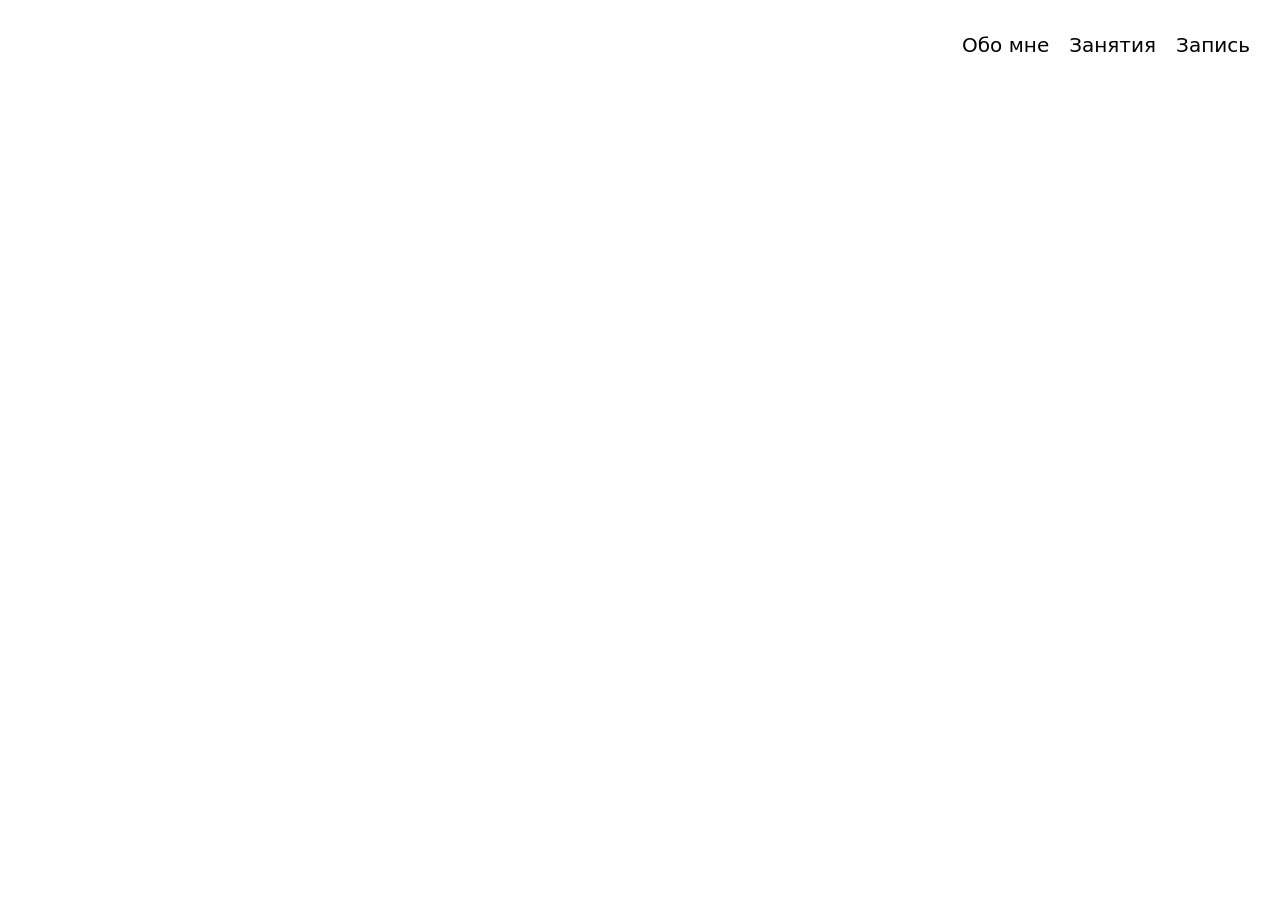
==== src/index.html @ c2ca99a0 "fist" ====
<!DOCTYPE html>
<html lang="en">

<head>
    <meta charset="UTF-8">
    <meta name="viewport" content="width=device-width, initial-scale=1.0">
    <title>Document</title>
    <link rel="stylesheet" href="./output.css">
</head>

<body>
    <header>
        <nav class="flex items-center justify-between py-[30px] px-[20px] sm:px-[30px] max-w-[1300px] m-auto">
            <img src="лого.png" alt="">
            <ul class="hidden lg:flex text-[20px] gap-[20px]">
                <li>Обо мне</li>
                <li>Занятия</li>
                <li>Запись</li>
            </ul>
            <i class="fa-solid fa-bars lg:hidden"></i>
        </nav>
    </header>
</body>

</html>
---- src/output.css ----
*, ::before, ::after {
  --tw-border-spacing-x: 0;
  --tw-border-spacing-y: 0;
  --tw-translate-x: 0;
  --tw-translate-y: 0;
  --tw-rotate: 0;
  --tw-skew-x: 0;
  --tw-skew-y: 0;
  --tw-scale-x: 1;
  --tw-scale-y: 1;
  --tw-pan-x:  ;
  --tw-pan-y:  ;
  --tw-pinch-zoom:  ;
  --tw-scroll-snap-strictness: proximity;
  --tw-gradient-from-position:  ;
  --tw-gradient-via-position:  ;
  --tw-gradient-to-position:  ;
  --tw-ordinal:  ;
  --tw-slashed-zero:  ;
  --tw-numeric-figure:  ;
  --tw-numeric-spacing:  ;
  --tw-numeric-fraction:  ;
  --tw-ring-inset:  ;
  --tw-ring-offset-width: 0px;
  --tw-ring-offset-color: #fff;
  --tw-ring-color: rgb(59 130 246 / 0.5);
  --tw-ring-offset-shadow: 0 0 #0000;
  --tw-ring-shadow: 0 0 #0000;
  --tw-shadow: 0 0 #0000;
  --tw-shadow-colored: 0 0 #0000;
  --tw-blur:  ;
  --tw-brightness:  ;
  --tw-contrast:  ;
  --tw-grayscale:  ;
  --tw-hue-rotate:  ;
  --tw-invert:  ;
  --tw-saturate:  ;
  --tw-sepia:  ;
  --tw-drop-shadow:  ;
  --tw-backdrop-blur:  ;
  --tw-backdrop-brightness:  ;
  --tw-backdrop-contrast:  ;
  --tw-backdrop-grayscale:  ;
  --tw-backdrop-hue-rotate:  ;
  --tw-backdrop-invert:  ;
  --tw-backdrop-opacity:  ;
  --tw-backdrop-saturate:  ;
  --tw-backdrop-sepia:  ;
  --tw-contain-size:  ;
  --tw-contain-layout:  ;
  --tw-contain-paint:  ;
  --tw-contain-style:  ;
}

::backdrop {
  --tw-border-spacing-x: 0;
  --tw-border-spacing-y: 0;
  --tw-translate-x: 0;
  --tw-translate-y: 0;
  --tw-rotate: 0;
  --tw-skew-x: 0;
  --tw-skew-y: 0;
  --tw-scale-x: 1;
  --tw-scale-y: 1;
  --tw-pan-x:  ;
  --tw-pan-y:  ;
  --tw-pinch-zoom:  ;
  --tw-scroll-snap-strictness: proximity;
  --tw-gradient-from-position:  ;
  --tw-gradient-via-position:  ;
  --tw-gradient-to-position:  ;
  --tw-ordinal:  ;
  --tw-slashed-zero:  ;
  --tw-numeric-figure:  ;
  --tw-numeric-spacing:  ;
  --tw-numeric-fraction:  ;
  --tw-ring-inset:  ;
  --tw-ring-offset-width: 0px;
  --tw-ring-offset-color: #fff;
  --tw-ring-color: rgb(59 130 246 / 0.5);
  --tw-ring-offset-shadow: 0 0 #0000;
  --tw-ring-shadow: 0 0 #0000;
  --tw-shadow: 0 0 #0000;
  --tw-shadow-colored: 0 0 #0000;
  --tw-blur:  ;
  --tw-brightness:  ;
  --tw-contrast:  ;
  --tw-grayscale:  ;
  --tw-hue-rotate:  ;
  --tw-invert:  ;
  --tw-saturate:  ;
  --tw-sepia:  ;
  --tw-drop-shadow:  ;
  --tw-backdrop-blur:  ;
  --tw-backdrop-brightness:  ;
  --tw-backdrop-contrast:  ;
  --tw-backdrop-grayscale:  ;
  --tw-backdrop-hue-rotate:  ;
  --tw-backdrop-invert:  ;
  --tw-backdrop-opacity:  ;
  --tw-backdrop-saturate:  ;
  --tw-backdrop-sepia:  ;
  --tw-contain-size:  ;
  --tw-contain-layout:  ;
  --tw-contain-paint:  ;
  --tw-contain-style:  ;
}

/*
! tailwindcss v3.4.17 | MIT License | https://tailwindcss.com
*/

/*
1. Prevent padding and border from affecting element width. (https://github.com/mozdevs/cssremedy/issues/4)
2. Allow adding a border to an element by just adding a border-width. (https://github.com/tailwindcss/tailwindcss/pull/116)
*/

*,
::before,
::after {
  box-sizing: border-box;
  /* 1 */
  border-width: 0;
  /* 2 */
  border-style: solid;
  /* 2 */
  border-color: #e5e7eb;
  /* 2 */
}

::before,
::after {
  --tw-content: '';
}

/*
1. Use a consistent sensible line-height in all browsers.
2. Prevent adjustments of font size after orientation changes in iOS.
3. Use a more readable tab size.
4. Use the user's configured `sans` font-family by default.
5. Use the user's configured `sans` font-feature-settings by default.
6. Use the user's configured `sans` font-variation-settings by default.
7. Disable tap highlights on iOS
*/

html,
:host {
  line-height: 1.5;
  /* 1 */
  -webkit-text-size-adjust: 100%;
  /* 2 */
  -moz-tab-size: 4;
  /* 3 */
  -o-tab-size: 4;
     tab-size: 4;
  /* 3 */
  font-family: ui-sans-serif, system-ui, sans-serif, "Apple Color Emoji", "Segoe UI Emoji", "Segoe UI Symbol", "Noto Color Emoji";
  /* 4 */
  font-feature-settings: normal;
  /* 5 */
  font-variation-settings: normal;
  /* 6 */
  -webkit-tap-highlight-color: transparent;
  /* 7 */
}

/*
1. Remove the margin in all browsers.
2. Inherit line-height from `html` so users can set them as a class directly on the `html` element.
*/

body {
  margin: 0;
  /* 1 */
  line-height: inherit;
  /* 2 */
}

/*
1. Add the correct height in Firefox.
2. Correct the inheritance of border color in Firefox. (https://bugzilla.mozilla.org/show_bug.cgi?id=190655)
3. Ensure horizontal rules are visible by default.
*/

hr {
  height: 0;
  /* 1 */
  color: inherit;
  /* 2 */
  border-top-width: 1px;
  /* 3 */
}

/*
Add the correct text decoration in Chrome, Edge, and Safari.
*/

abbr:where([title]) {
  -webkit-text-decoration: underline dotted;
          text-decoration: underline dotted;
}

/*
Remove the default font size and weight for headings.
*/

h1,
h2,
h3,
h4,
h5,
h6 {
  font-size: inherit;
  font-weight: inherit;
}

/*
Reset links to optimize for opt-in styling instead of opt-out.
*/

a {
  color: inherit;
  text-decoration: inherit;
}

/*
Add the correct font weight in Edge and Safari.
*/

b,
strong {
  font-weight: bolder;
}

/*
1. Use the user's configured `mono` font-family by default.
2. Use the user's configured `mono` font-feature-settings by default.
3. Use the user's configured `mono` font-variation-settings by default.
4. Correct the odd `em` font sizing in all browsers.
*/

code,
kbd,
samp,
pre {
  font-family: ui-monospace, SFMono-Regular, Menlo, Monaco, Consolas, "Liberation Mono", "Courier New", monospace;
  /* 1 */
  font-feature-settings: normal;
  /* 2 */
  font-variation-settings: normal;
  /* 3 */
  font-size: 1em;
  /* 4 */
}

/*
Add the correct font size in all browsers.
*/

small {
  font-size: 80%;
}

/*
Prevent `sub` and `sup` elements from affecting the line height in all browsers.
*/

sub,
sup {
  font-size: 75%;
  line-height: 0;
  position: relative;
  vertical-align: baseline;
}

sub {
  bottom: -0.25em;
}

sup {
  top: -0.5em;
}

/*
1. Remove text indentation from table contents in Chrome and Safari. (https://bugs.chromium.org/p/chromium/issues/detail?id=999088, https://bugs.webkit.org/show_bug.cgi?id=201297)
2. Correct table border color inheritance in all Chrome and Safari. (https://bugs.chromium.org/p/chromium/issues/detail?id=935729, https://bugs.webkit.org/show_bug.cgi?id=195016)
3. Remove gaps between table borders by default.
*/

table {
  text-indent: 0;
  /* 1 */
  border-color: inherit;
  /* 2 */
  border-collapse: collapse;
  /* 3 */
}

/*
1. Change the font styles in all browsers.
2. Remove the margin in Firefox and Safari.
3. Remove default padding in all browsers.
*/

button,
input,
optgroup,
select,
textarea {
  font-family: inherit;
  /* 1 */
  font-feature-settings: inherit;
  /* 1 */
  font-variation-settings: inherit;
  /* 1 */
  font-size: 100%;
  /* 1 */
  font-weight: inherit;
  /* 1 */
  line-height: inherit;
  /* 1 */
  letter-spacing: inherit;
  /* 1 */
  color: inherit;
  /* 1 */
  margin: 0;
  /* 2 */
  padding: 0;
  /* 3 */
}

/*
Remove the inheritance of text transform in Edge and Firefox.
*/

button,
select {
  text-transform: none;
}

/*
1. Correct the inability to style clickable types in iOS and Safari.
2. Remove default button styles.
*/

button,
input:where([type='button']),
input:where([type='reset']),
input:where([type='submit']) {
  -webkit-appearance: button;
  /* 1 */
  background-color: transparent;
  /* 2 */
  background-image: none;
  /* 2 */
}

/*
Use the modern Firefox focus style for all focusable elements.
*/

:-moz-focusring {
  outline: auto;
}

/*
Remove the additional `:invalid` styles in Firefox. (https://github.com/mozilla/gecko-dev/blob/2f9eacd9d3d995c937b4251a5557d95d494c9be1/layout/style/res/forms.css#L728-L737)
*/

:-moz-ui-invalid {
  box-shadow: none;
}

/*
Add the correct vertical alignment in Chrome and Firefox.
*/

progress {
  vertical-align: baseline;
}

/*
Correct the cursor style of increment and decrement buttons in Safari.
*/

::-webkit-inner-spin-button,
::-webkit-outer-spin-button {
  height: auto;
}

/*
1. Correct the odd appearance in Chrome and Safari.
2. Correct the outline style in Safari.
*/

[type='search'] {
  -webkit-appearance: textfield;
  /* 1 */
  outline-offset: -2px;
  /* 2 */
}

/*
Remove the inner padding in Chrome and Safari on macOS.
*/

::-webkit-search-decoration {
  -webkit-appearance: none;
}

/*
1. Correct the inability to style clickable types in iOS and Safari.
2. Change font properties to `inherit` in Safari.
*/

::-webkit-file-upload-button {
  -webkit-appearance: button;
  /* 1 */
  font: inherit;
  /* 2 */
}

/*
Add the correct display in Chrome and Safari.
*/

summary {
  display: list-item;
}

/*
Removes the default spacing and border for appropriate elements.
*/

blockquote,
dl,
dd,
h1,
h2,
h3,
h4,
h5,
h6,
hr,
figure,
p,
pre {
  margin: 0;
}

fieldset {
  margin: 0;
  padding: 0;
}

legend {
  padding: 0;
}

ol,
ul,
menu {
  list-style: none;
  margin: 0;
  padding: 0;
}

/*
Reset default styling for dialogs.
*/

dialog {
  padding: 0;
}

/*
Prevent resizing textareas horizontally by default.
*/

textarea {
  resize: vertical;
}

/*
1. Reset the default placeholder opacity in Firefox. (https://github.com/tailwindlabs/tailwindcss/issues/3300)
2. Set the default placeholder color to the user's configured gray 400 color.
*/

input::-moz-placeholder, textarea::-moz-placeholder {
  opacity: 1;
  /* 1 */
  color: #9ca3af;
  /* 2 */
}

input::placeholder,
textarea::placeholder {
  opacity: 1;
  /* 1 */
  color: #9ca3af;
  /* 2 */
}

/*
Set the default cursor for buttons.
*/

button,
[role="button"] {
  cursor: pointer;
}

/*
Make sure disabled buttons don't get the pointer cursor.
*/

:disabled {
  cursor: default;
}

/*
1. Make replaced elements `display: block` by default. (https://github.com/mozdevs/cssremedy/issues/14)
2. Add `vertical-align: middle` to align replaced elements more sensibly by default. (https://github.com/jensimmons/cssremedy/issues/14#issuecomment-634934210)
   This can trigger a poorly considered lint error in some tools but is included by design.
*/

img,
svg,
video,
canvas,
audio,
iframe,
embed,
object {
  display: block;
  /* 1 */
  vertical-align: middle;
  /* 2 */
}

/*
Constrain images and videos to the parent width and preserve their intrinsic aspect ratio. (https://github.com/mozdevs/cssremedy/issues/14)
*/

img,
video {
  max-width: 100%;
  height: auto;
}

/* Make elements with the HTML hidden attribute stay hidden by default */

[hidden]:where(:not([hidden="until-found"])) {
  display: none;
}

.m-auto {
  margin: auto;
}

.flex {
  display: flex;
}

.hidden {
  display: none;
}

.max-w-\[1300px\] {
  max-width: 1300px;
}

.items-center {
  align-items: center;
}

.justify-between {
  justify-content: space-between;
}

.gap-\[20px\] {
  gap: 20px;
}

.px-\[20px\] {
  padding-left: 20px;
  padding-right: 20px;
}

.py-\[30px\] {
  padding-top: 30px;
  padding-bottom: 30px;
}

.text-\[20px\] {
  font-size: 20px;
}

@media (min-width: 320px) {
  .sm\:px-\[30px\] {
    padding-left: 30px;
    padding-right: 30px;
  }
}

@media (min-width: 767px) {
  .lg\:flex {
    display: flex;
  }

  .lg\:hidden {
    display: none;
  }
}
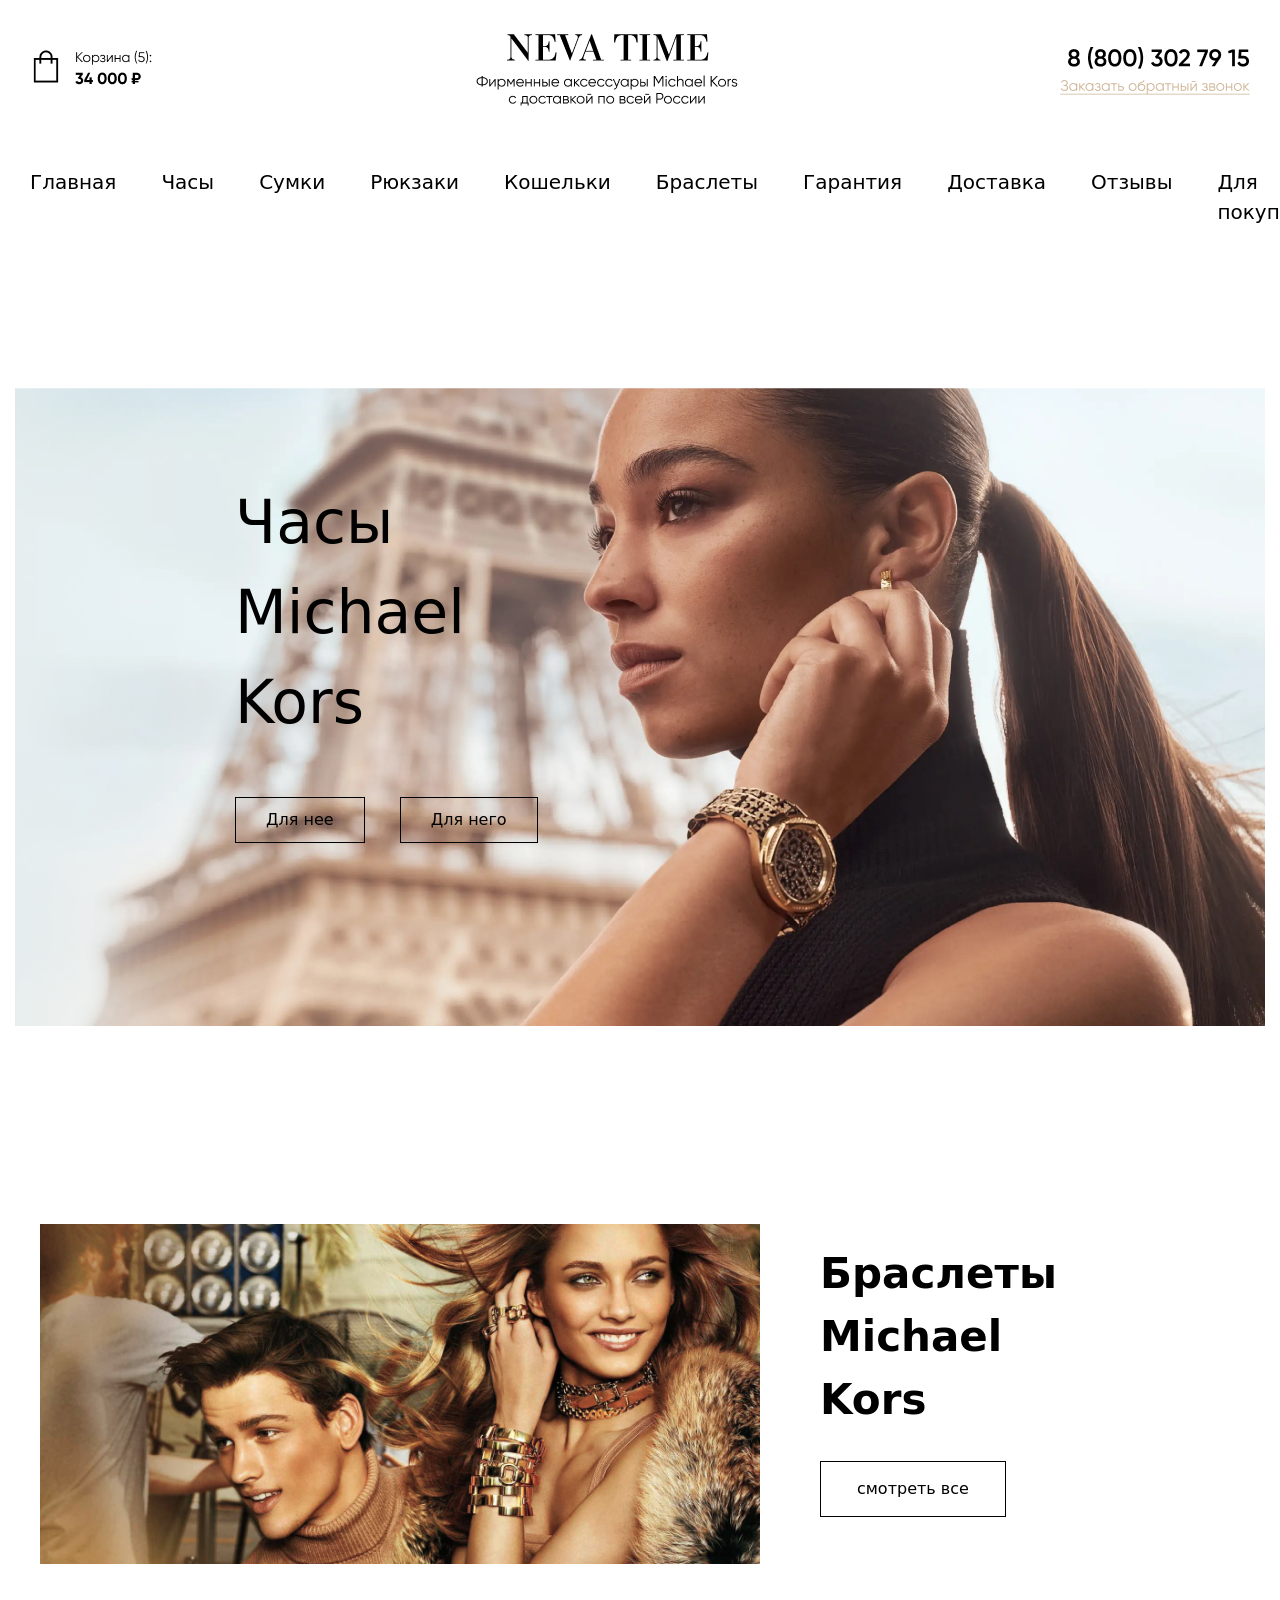
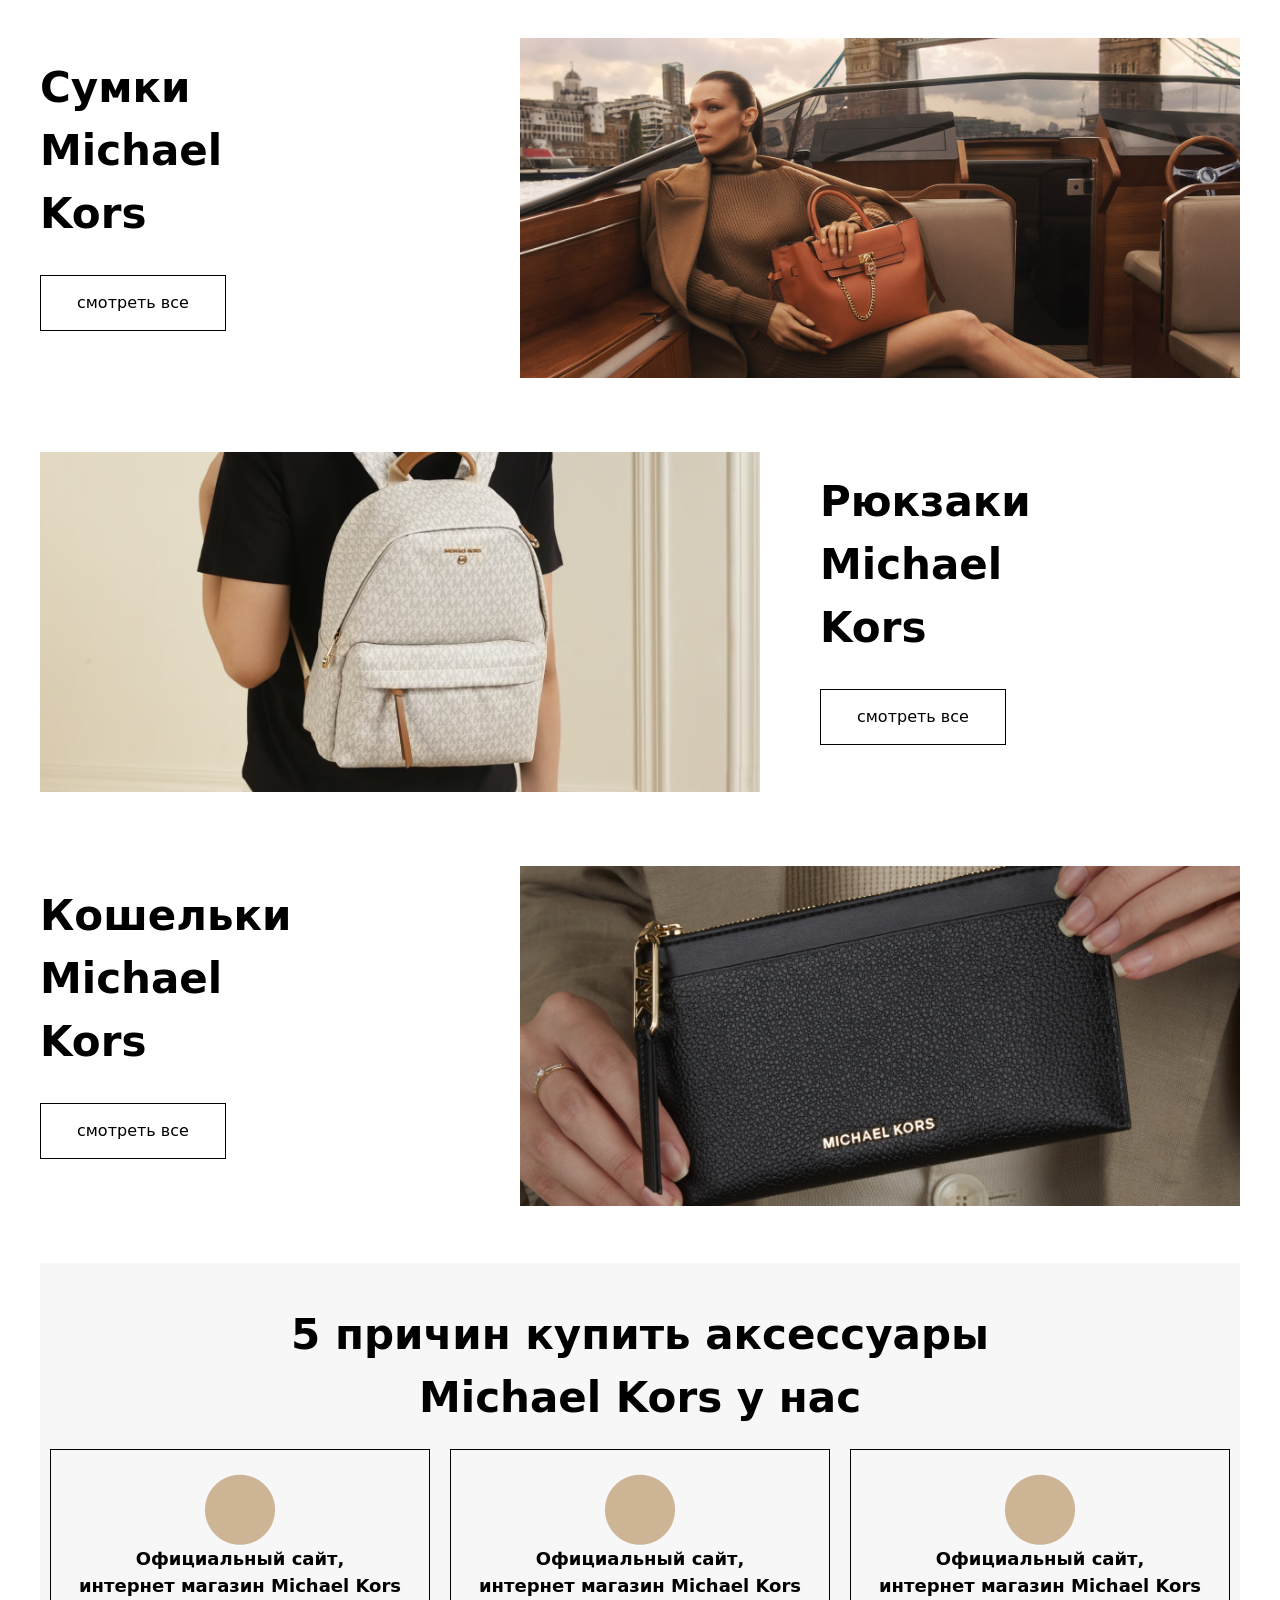
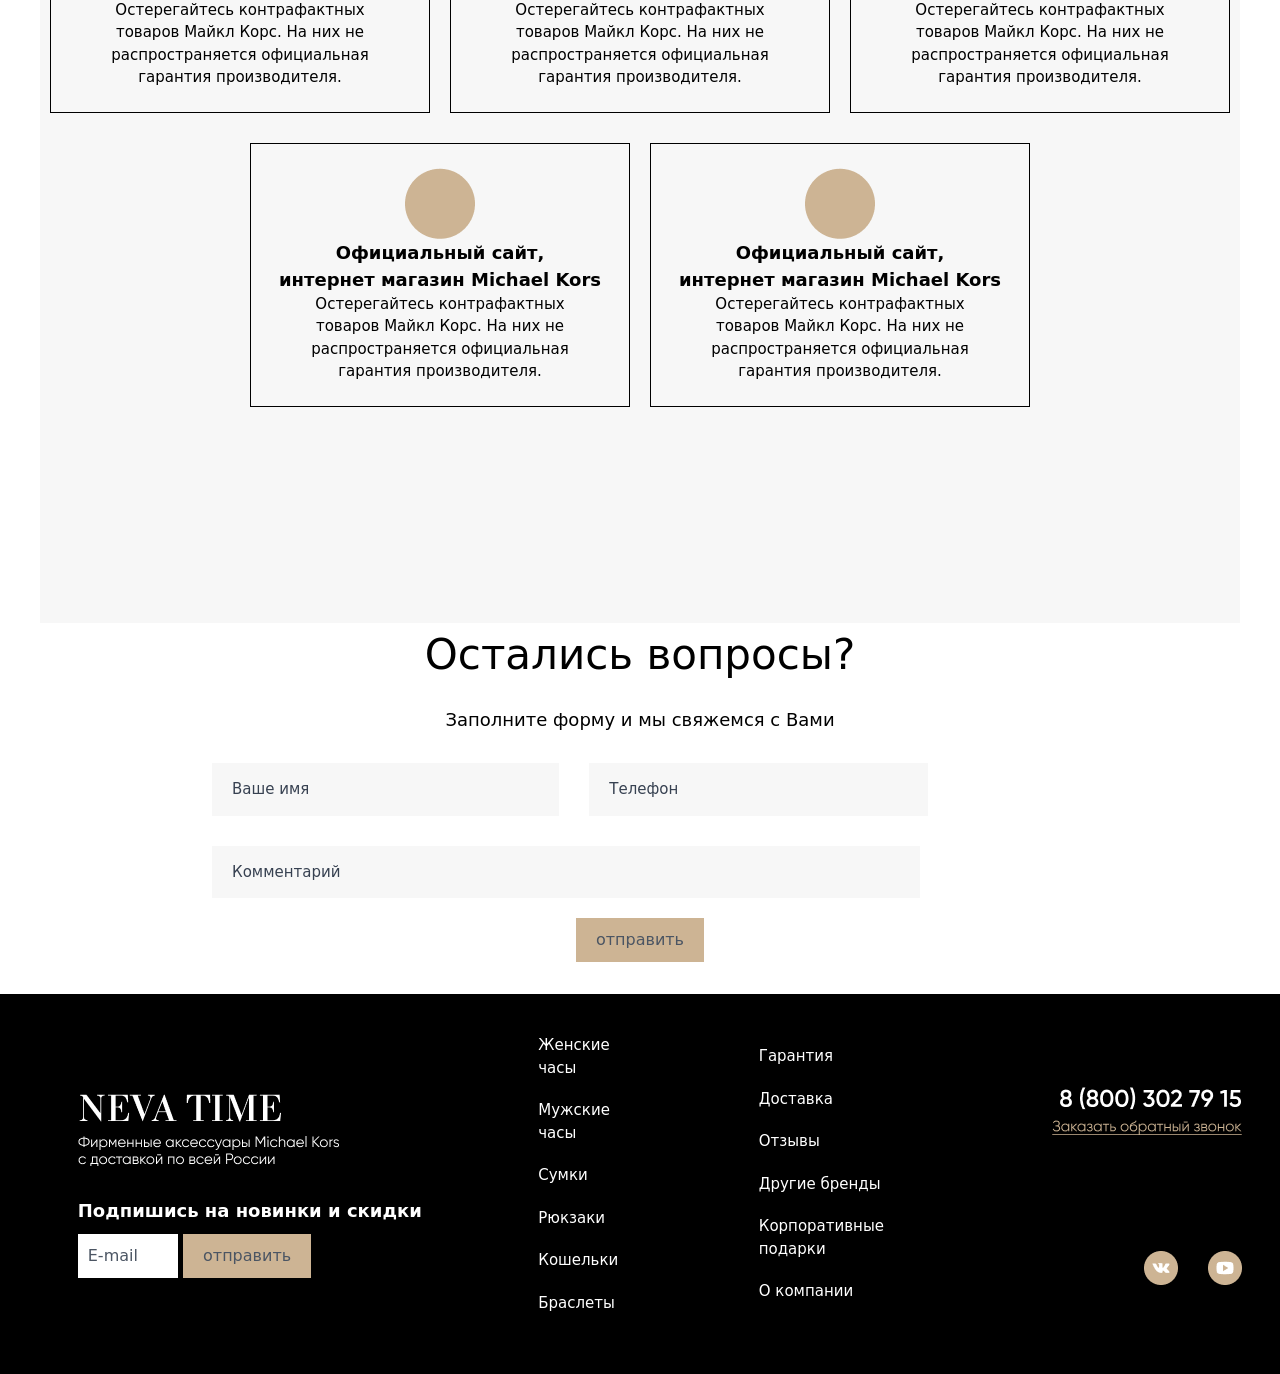
==== commit 61a7900c: "first list add" ====
--- a/src/index.html
+++ b/src/index.html
@@ -11,15 +11,198 @@
 <body>
     <header>
         <nav class="flex items-center justify-between py-[30px] px-[20px] sm:px-[30px] max-w-[1300px] m-auto">
-            <img src="лого.png" alt="">
-            <ul class="hidden lg:flex text-[20px] gap-[20px]">
-                <li>Обо мне</li>
-                <li>Занятия</li>
-                <li>Запись</li>
+
+
+            <img src="./6.png" alt="">
+            <img src="./7.png" alt="">
+            <img src="./8 (2).png" alt="">
+
+        </nav>
+        <nav class="flex items-center justify-between py-[30px] px-[20px] sm:px-[30px] max-w-[1300px] m-auto">
+
+            <ul class="hidden lg:flex text-[20px] gap-[45px] m-auto">
+                <li>Главная</li>
+                <li>Часы</li>
+                <li>Сумки</li>
+                <li>Рюкзаки</li>
+                <li>Кошельки</li>
+                <li>Браслеты</li>
+                <li>Гарантия</li>
+                <li>Доставка</li>
+                <li>Отзывы</li>
+                <li>Для покупателей</li>
             </ul>
-            <i class="fa-solid fa-bars lg:hidden"></i>
         </nav>
+
+        <section
+            class="p-[20px] bg-[url('/src/1.png')] h-[100vh] bg-no-repeat bg-center  max-w-[1250px] m-auto justify-between">
+            <div class="mt-[200px] ml-[200px]">
+                <h1 class="text-[60px] font-[600px] w-[352px]">Часы Michael Kors </h1>
+                <div class="mt-[50px]">
+                    <button class="border-solid border-[1px] border-black p-[10px_30px] mr-[30px]">Для нее</button>
+                    <button class="border-solid border-[1px] border-black p-[10px_30px]">Для него</button>
+                </div>
+            </div>
+        </section>
+
     </header>
+    <main>
+        <section class="w-[1200px] h-[374px] mt-[50px] mx-[auto] flex justify-between items-center">
+            <aside class="w-[60%]"><img src="./2 (3).png" alt=""></aside>
+            <aside class="w-[35%]">
+                <h1 class="text-[42px] font-[600] w-[300px]">Браслеты
+                    Michael Kors</h1>
+                <button class=" border-solid border-[1px] border-black  p-[15px_36px]  my-[30px]">смотреть все</button>
+            </aside>
+        </section>
+        <section class="w-[1200px] h-[374px] mt-[40px] mx-[auto] flex flex-row-reverse justify-between items-center">
+            <aside class="w-[60%]"><img src="./3 (2).png" alt=""></aside>
+            <aside class="w-[35%]">
+                <h1 class="text-[42px] font-[600] w-[300px]">Сумки
+                    Michael Kors</h1>
+                <button class=" border-solid border-[1px] border-black  p-[15px_36px]  my-[30px]">смотреть все</button>
+            </aside>
+        </section>
+        <section class="w-[1200px] h-[374px] mt-[40px] mx-[auto] flex justify-between items-center">
+            <aside class="w-[60%]"><img src="./4 (2).png" alt=""></aside>
+            <aside class="w-[35%]">
+                <h1 class="text-[42px] font-[600] w-[300px]">Рюкзаки
+                    Michael Kors</h1>
+                <button class=" border-solid border-[1px] border-black  p-[15px_36px]  my-[30px]">смотреть все</button>
+            </aside>
+        </section>
+        <section class="w-[1200px] h-[374px] mt-[40px] mx-[auto] flex flex-row-reverse justify-between items-center">
+            <aside class="w-[60%]"><img src="./5.png" alt=""></aside>
+            <aside class="w-[35%]">
+                <h1 class="text-[42px] font-[600] w-[300px]">Кошельки
+                    Michael Kors</h1>
+                <button class=" border-solid border-[1px] border-black  p-[15px_36px]  my-[30px]">смотреть все</button>
+            </aside>
+        </section>
+
+        <section class="w-[1200px] h-[960px] bg-[#F7F7F7] mt-[40px] mx-[auto]">
+            <h1 class="text-[42px] font-[600] text-center pt-[40px] pb-[20px] w-[700px] mx-[auto]">5 причин купить
+                аксессуары
+                Michael Kors у нас</h1>
+
+            <div class="flex justify-center gap-[20px]">
+                <div class="w-[380px] h-[264px] border-solid border-black border-[1px] flex flex-col justify-center">
+                    <div class="flex justify-center"><img src="Rectangle 18.png" alt=""></div>
+                    <div class="flex flex-col items-center">
+                        <h1 class="text-[18px] font-[600] text-center">Официальный сайт, <br>
+                            интернет магазин Michael Kors</h1>
+                        <p class="text-[15px] font-[400]  text-center  w-[260px] mx-[auto]">Остерегайтесь контрафактных
+                            товаров Майкл Корс. На них
+                            не распространяется официальная гарантия производителя.</p>
+                    </div>
+                </div>
+
+                <div class="w-[380px] h-[264px] border-solid border-black border-[1px] flex flex-col justify-center">
+                    <div class="flex justify-center"><img src="Rectangle 18.png" alt=""></div>
+                    <div class="flex flex-col items-center">
+                        <h1 class="text-[18px] font-[600] text-center">Официальный сайт, <br>
+                            интернет магазин Michael Kors</h1>
+                        <p class="text-[15px] font-[400]  text-center  w-[260px] mx-[auto]">Остерегайтесь контрафактных
+                            товаров Майкл Корс. На них
+                            не распространяется официальная гарантия производителя.</p>
+                    </div>
+                </div>
+                <div class="w-[380px] h-[264px] border-solid border-black border-[1px] flex flex-col justify-center">
+                    <div class="flex justify-center"><img src="Rectangle 18.png" alt=""></div>
+                    <div class="flex flex-col items-center">
+                        <h1 class="text-[18px] font-[600] text-center">Официальный сайт, <br>
+                            интернет магазин Michael Kors</h1>
+                        <p class="text-[15px] font-[400]  text-center  w-[260px] mx-[auto]">Остерегайтесь контрафактных
+                            товаров Майкл Корс. На них
+                            не распространяется официальная гарантия производителя.</p>
+                    </div>
+                </div>
+            </div>
+
+            <div class="flex justify-center mt-[30px] gap-[20px]">
+                <div class="w-[380px] h-[264px] border-solid border-black border-[1px] flex flex-col justify-center">
+                    <div class="flex justify-center"><img src="Rectangle 18.png" alt=""></div>
+                    <div class="flex flex-col items-center">
+                        <h1 class="text-[18px] font-[600] text-center">Официальный сайт, <br>
+                            интернет магазин Michael Kors</h1>
+                        <p class="text-[15px] font-[400]  text-center  w-[260px] mx-[auto]">Остерегайтесь контрафактных
+                            товаров Майкл Корс. На них
+                            не распространяется официальная гарантия производителя.</p>
+                    </div>
+                </div>
+
+                <div class="w-[380px] h-[264px] border-solid border-black border-[1px] flex flex-col justify-center">
+                    <div class="flex justify-center"><img src="Rectangle 18.png" alt=""></div>
+                    <div class="flex flex-col items-center">
+                        <h1 class="text-[18px] font-[600] text-center">Официальный сайт, <br>
+                            интернет магазин Michael Kors</h1>
+                        <p class="text-[15px] font-[400]  text-center  w-[260px] mx-[auto]">Остерегайтесь контрафактных
+                            товаров Майкл Корс. На них
+                            не распространяется официальная гарантия производителя.</p>
+                    </div>
+                </div>
+            </div>
+        </section>
+
+
+        <section class="w-[856px] h-[321px] mx-[auto]">
+            <h1 class="text-[42px] f0nt-[600] text-center">Остались вопросы?</h1>
+            <p class="text-[18px] font-[400] text-center pt-[20px]">Заполните форму и мы свяжемся с Вами</p>
+            <div class="flex gap-[30px] mt-[30px]">
+                <button class="bg-[#F7F7F7] text-gray-700 text-[15px] font-[400] py-[15px] pl-[20px] pr-[250px]">Ваше
+                    имя</button>
+                <button
+                    class="bg-[#F7F7F7] text-gray-700 text-[15px] font-[400] py-[15px] pl-[20px] pr-[250px]">Телефон</button>
+            </div>
+            <button
+                class="bg-[#F7F7F7] text-gray-700 text-[15px] font-[400] py-[15px] pl-[20px] mt-[30px] pr-[580px]">Комментарий</button>
+            <div class="flex self-center">
+                <button class="bg-[#CDB494] text-gray-600 mx-[auto] mt-[20px] p-[10px_20px]">отправить</button>
+            </div>
+        </section>
+    </main>
+    <footer class="mt-[50px]">
+        <section class="w-[1300px] h-[380px] bg-black mx-[auto] pl-[20px] flex justify-around items-center">
+            <article class="w-[345px] ">
+                <img src="./logo (2).png" alt="">
+                <p class="text-[18px] font-[600] text-white pt-[30px] pb-[10px]">Подпишись на новинки и скидки</p>
+                <button class="bg-white text-gray-600 p-[10px_40px_10px_10px]">E-mail</button>
+                <button class="bg-[#CDB494] text-gray-600 p-[10px_20px]">отправить</button>
+
+            </article>
+            <article class="w-[105px] ">
+                <p class="text-[15px] font-[400] text-white pb-[20px]">Женские часы</p>
+                <p class="text-[15px] font-[400] text-white pb-[20px]">Мужские часы</p>
+                <p class="text-[15px] font-[400] text-white pb-[20px]"> Сумки</p>
+                <p class="text-[15px] font-[400] text-white pb-[20px]">Рюкзаки</p>
+                <p class="text-[15px] font-[400] text-white pb-[20px]">Кошельки</p>
+                <p class="text-[15px] font-[400] text-white pb-[20px]">Браслеты</p>
+            </article>
+            <article class="w-[178px] ">
+                <p class="text-[15px] font-[400] text-white pb-[20px]">Гарантия</p>
+                <p class="text-[15px] font-[400] text-white pb-[20px]">Доставка</p>
+                <p class="text-[15px] font-[400] text-white pb-[20px]"> Отзывы</p>
+                <p class="text-[15px] font-[400] text-white pb-[20px]">Другие бренды</p>
+                <p class="text-[15px] font-[400] text-white pb-[20px]">Корпоративные подарки</p>
+                <p class="text-[15px] font-[400] text-white pb-[20px]">О компании</p>
+            </article>
+            <article class="w-[190px] h-[202px] flex flex-col justify-between ">
+                <div>
+                    <img src="./tel.png" alt="">
+                </div>
+                <div class="flex gap-[30px] justify-end">
+                    <img src="./015-vkontakte.png" alt="">
+                    <img src="./004-youtube.png" alt="">
+                </div>
+            </article>
+
+
+
+
+
+
+        </section>
+    </footer>
 </body>
 
 </html>
--- a/src/output.css
+++ b/src/output.css
@@ -554,10 +554,101 @@
   display: none;
 }
 
+.clear-start {
+  clear: inline-start;
+}
+
 .m-auto {
   margin: auto;
 }
 
+.m-\[\] {
+  margin: ;
+}
+
+.m-\[200px\] {
+  margin: 200px;
+}
+
+.mx-\[aoto\] {
+  margin-left: aoto;
+  margin-right: aoto;
+}
+
+.mx-\[auto\] {
+  margin-left: auto;
+  margin-right: auto;
+}
+
+.my-\[\] {
+  margin-top: ;
+  margin-bottom: ;
+}
+
+.my-\[20px\] {
+  margin-top: 20px;
+  margin-bottom: 20px;
+}
+
+.my-\[40px\] {
+  margin-top: 40px;
+  margin-bottom: 40px;
+}
+
+.my-\[30px\] {
+  margin-top: 30px;
+  margin-bottom: 30px;
+}
+
+.mx-auto {
+  margin-left: auto;
+  margin-right: auto;
+}
+
+.mt-\[200px\] {
+  margin-top: 200px;
+}
+
+.ml-\[200px\] {
+  margin-left: 200px;
+}
+
+.mt-\[\] {
+  margin-top: ;
+}
+
+.mt-\[50px\] {
+  margin-top: 50px;
+}
+
+.mr-\[30px\] {
+  margin-right: 30px;
+}
+
+.mt-\[100px\] {
+  margin-top: 100px;
+}
+
+.mt-\[70px\] {
+  margin-top: 70px;
+}
+
+.mt-\[40px\] {
+  margin-top: 40px;
+}
+
+.mb-\[20px\] {
+  margin-bottom: 20px;
+}
+
+.mt-\[30px\] {
+  margin-top: 30px;
+}
+
+.mt-\[20px\] {
+  margin-top: 20px;
+}
+
 .flex {
   display: flex;
 }
@@ -566,20 +657,313 @@
   display: none;
 }
 
+.h-\[100vh\] {
+  height: 100vh;
+}
+
+.h-\[\] {
+  height: ;
+}
+
+.h-\[100\] {
+  height: 100;
+}
+
+.h-\[374px\] {
+  height: 374px;
+}
+
+.h-\[960px\] {
+  height: 960px;
+}
+
+.h-\[264px\] {
+  height: 264px;
+}
+
+.h-\[321px\] {
+  height: 321px;
+}
+
+.h-\[380px\] {
+  height: 380px;
+}
+
+.h-\[202px\] {
+  height: 202px;
+}
+
+.w-\[352\] {
+  width: 352;
+}
+
+.w-\[352px\] {
+  width: 352px;
+}
+
+.w-\[100px\] {
+  width: 100px;
+}
+
+.w-\[1200px\] {
+  width: 1200px;
+}
+
+.w-\[\] {
+  width: ;
+}
+
+.w-\[60\%\] {
+  width: 60%;
+}
+
+.w-\[35\%\] {
+  width: 35%;
+}
+
+.w-\[300px\] {
+  width: 300px;
+}
+
+.w-\[800px\] {
+  width: 800px;
+}
+
+.w-\[700px\] {
+  width: 700px;
+}
+
+.w-\[380px\] {
+  width: 380px;
+}
+
+.w-\[278px\] {
+  width: 278px;
+}
+
+.w-\[270px\] {
+  width: 270px;
+}
+
+.w-\[260px\] {
+  width: 260px;
+}
+
+.w-\[856px\] {
+  width: 856px;
+}
+
+.w-\[1300px\] {
+  width: 1300px;
+}
+
+.w-\[345px\] {
+  width: 345px;
+}
+
+.w-\[105px\] {
+  width: 105px;
+}
+
+.w-\[178px\] {
+  width: 178px;
+}
+
+.w-\[190px\] {
+  width: 190px;
+}
+
 .max-w-\[1300px\] {
   max-width: 1300px;
 }
 
+.max-w-\[100\%px\] {
+  max-width: 100%px;
+}
+
+.max-w-\[100\%\] {
+  max-width: 100%;
+}
+
+.max-w-\[1200px\] {
+  max-width: 1200px;
+}
+
+.max-w-\[1250px\] {
+  max-width: 1250px;
+}
+
+.flex-row {
+  flex-direction: row;
+}
+
+.flex-row-reverse {
+  flex-direction: row-reverse;
+}
+
+.flex-col {
+  flex-direction: column;
+}
+
+.flex-col-reverse {
+  flex-direction: column-reverse;
+}
+
 .items-center {
   align-items: center;
 }
 
+.justify-end {
+  justify-content: flex-end;
+}
+
+.justify-center {
+  justify-content: center;
+}
+
 .justify-between {
   justify-content: space-between;
 }
 
+.justify-around {
+  justify-content: space-around;
+}
+
 .gap-\[20px\] {
   gap: 20px;
+}
+
+.gap-\[\] {
+  gap: ;
+}
+
+.gap-\[50p\] {
+  gap: 50p;
+}
+
+.gap-\[50px\] {
+  gap: 50px;
+}
+
+.gap-\[0px\] {
+  gap: 0px;
+}
+
+.gap-\[70px\] {
+  gap: 70px;
+}
+
+.gap-\[30px\] {
+  gap: 30px;
+}
+
+.gap-\[40px\] {
+  gap: 40px;
+}
+
+.gap-\[px\] {
+  gap: px;
+}
+
+.gap-\[45px\] {
+  gap: 45px;
+}
+
+.self-center {
+  align-self: center;
+}
+
+.border-\[1px\] {
+  border-width: 1px;
+}
+
+.border-solid {
+  border-style: solid;
+}
+
+.border-black {
+  --tw-border-opacity: 1;
+  border-color: rgb(0 0 0 / var(--tw-border-opacity, 1));
+}
+
+.bg-\[\] {
+  background-color: ;
+}
+
+.bg-\[\#F7F7F7\] {
+  --tw-bg-opacity: 1;
+  background-color: rgb(247 247 247 / var(--tw-bg-opacity, 1));
+}
+
+.bg-black {
+  --tw-bg-opacity: 1;
+  background-color: rgb(0 0 0 / var(--tw-bg-opacity, 1));
+}
+
+.bg-\[\#CDB494\] {
+  --tw-bg-opacity: 1;
+  background-color: rgb(205 180 148 / var(--tw-bg-opacity, 1));
+}
+
+.bg-white {
+  --tw-bg-opacity: 1;
+  background-color: rgb(255 255 255 / var(--tw-bg-opacity, 1));
+}
+
+.bg-\[url\(\'\/src\/Footer\.png\'\)\] {
+  background-image: url('/src/Footer.png');
+}
+
+.bg-\[url\(\'\/src\/1\.png\'\)\] {
+  background-image: url('/src/1.png');
+}
+
+.bg-\[url\(\'\/src\/\'\)\] {
+  background-image: url('/src/');
+}
+
+.bg-\[url\(\'\/src\/1\.\'\)\] {
+  background-image: url('/src/1.');
+}
+
+.bg-\[url\(\'\/src\'\)\] {
+  background-image: url('/src');
+}
+
+.bg-center {
+  background-position: center;
+}
+
+.bg-no-repeat {
+  background-repeat: no-repeat;
+}
+
+.p-\[20px\] {
+  padding: 20px;
+}
+
+.p-\[\] {
+  padding: ;
+}
+
+.p-\[10px_30px\] {
+  padding: 10px 30px;
+}
+
+.p-\[15px\] {
+  padding: 15px;
+}
+
+.p-\[15px_36px\] {
+  padding: 15px 36px;
+}
+
+.p-\[10px_20px\] {
+  padding: 10px 20px;
+}
+
+.p-\[10px_40px_10px_10px\] {
+  padding: 10px 40px 10px 10px;
 }
 
 .px-\[20px\] {
@@ -592,8 +976,116 @@
   padding-bottom: 30px;
 }
 
+.py-\[15px\] {
+  padding-top: 15px;
+  padding-bottom: 15px;
+}
+
+.pb-\[20px\] {
+  padding-bottom: 20px;
+}
+
+.pt-\[40px\] {
+  padding-top: 40px;
+}
+
+.pt-\[20px\] {
+  padding-top: 20px;
+}
+
+.pl-\[20px\] {
+  padding-left: 20px;
+}
+
+.pr-\[250px\] {
+  padding-right: 250px;
+}
+
+.pr-\[500px\] {
+  padding-right: 500px;
+}
+
+.pr-\[530px\] {
+  padding-right: 530px;
+}
+
+.pr-\[560px\] {
+  padding-right: 560px;
+}
+
+.pr-\[580px\] {
+  padding-right: 580px;
+}
+
+.pt-\[30px\] {
+  padding-top: 30px;
+}
+
+.pb-\[10px\] {
+  padding-bottom: 10px;
+}
+
+.text-center {
+  text-align: center;
+}
+
+.font-\[\] {
+  font-family: ;
+}
+
 .text-\[20px\] {
   font-size: 20px;
+}
+
+.text-\[60px\] {
+  font-size: 60px;
+}
+
+.text-\[42px\] {
+  font-size: 42px;
+}
+
+.text-\[18px\] {
+  font-size: 18px;
+}
+
+.text-\[15px\] {
+  font-size: 15px;
+}
+
+.font-\[600px\] {
+  font-weight: 600px;
+}
+
+.font-\[600\] {
+  font-weight: 600;
+}
+
+.font-\[400\] {
+  font-weight: 400;
+}
+
+.text-\[\] {
+  color: ;
+}
+
+.text-\[42\] {
+  color: 42;
+}
+
+.text-gray-700 {
+  --tw-text-opacity: 1;
+  color: rgb(55 65 81 / var(--tw-text-opacity, 1));
+}
+
+.text-white {
+  --tw-text-opacity: 1;
+  color: rgb(255 255 255 / var(--tw-text-opacity, 1));
+}
+
+.text-gray-600 {
+  --tw-text-opacity: 1;
+  color: rgb(75 85 99 / var(--tw-text-opacity, 1));
 }
 
 @media (min-width: 320px) {
@@ -611,4 +1103,10 @@
   .lg\:hidden {
     display: none;
   }
+}
+
+@media (min-width: 992px) {
+  .xl\:flex-row {
+    flex-direction: row;
+  }
 }
